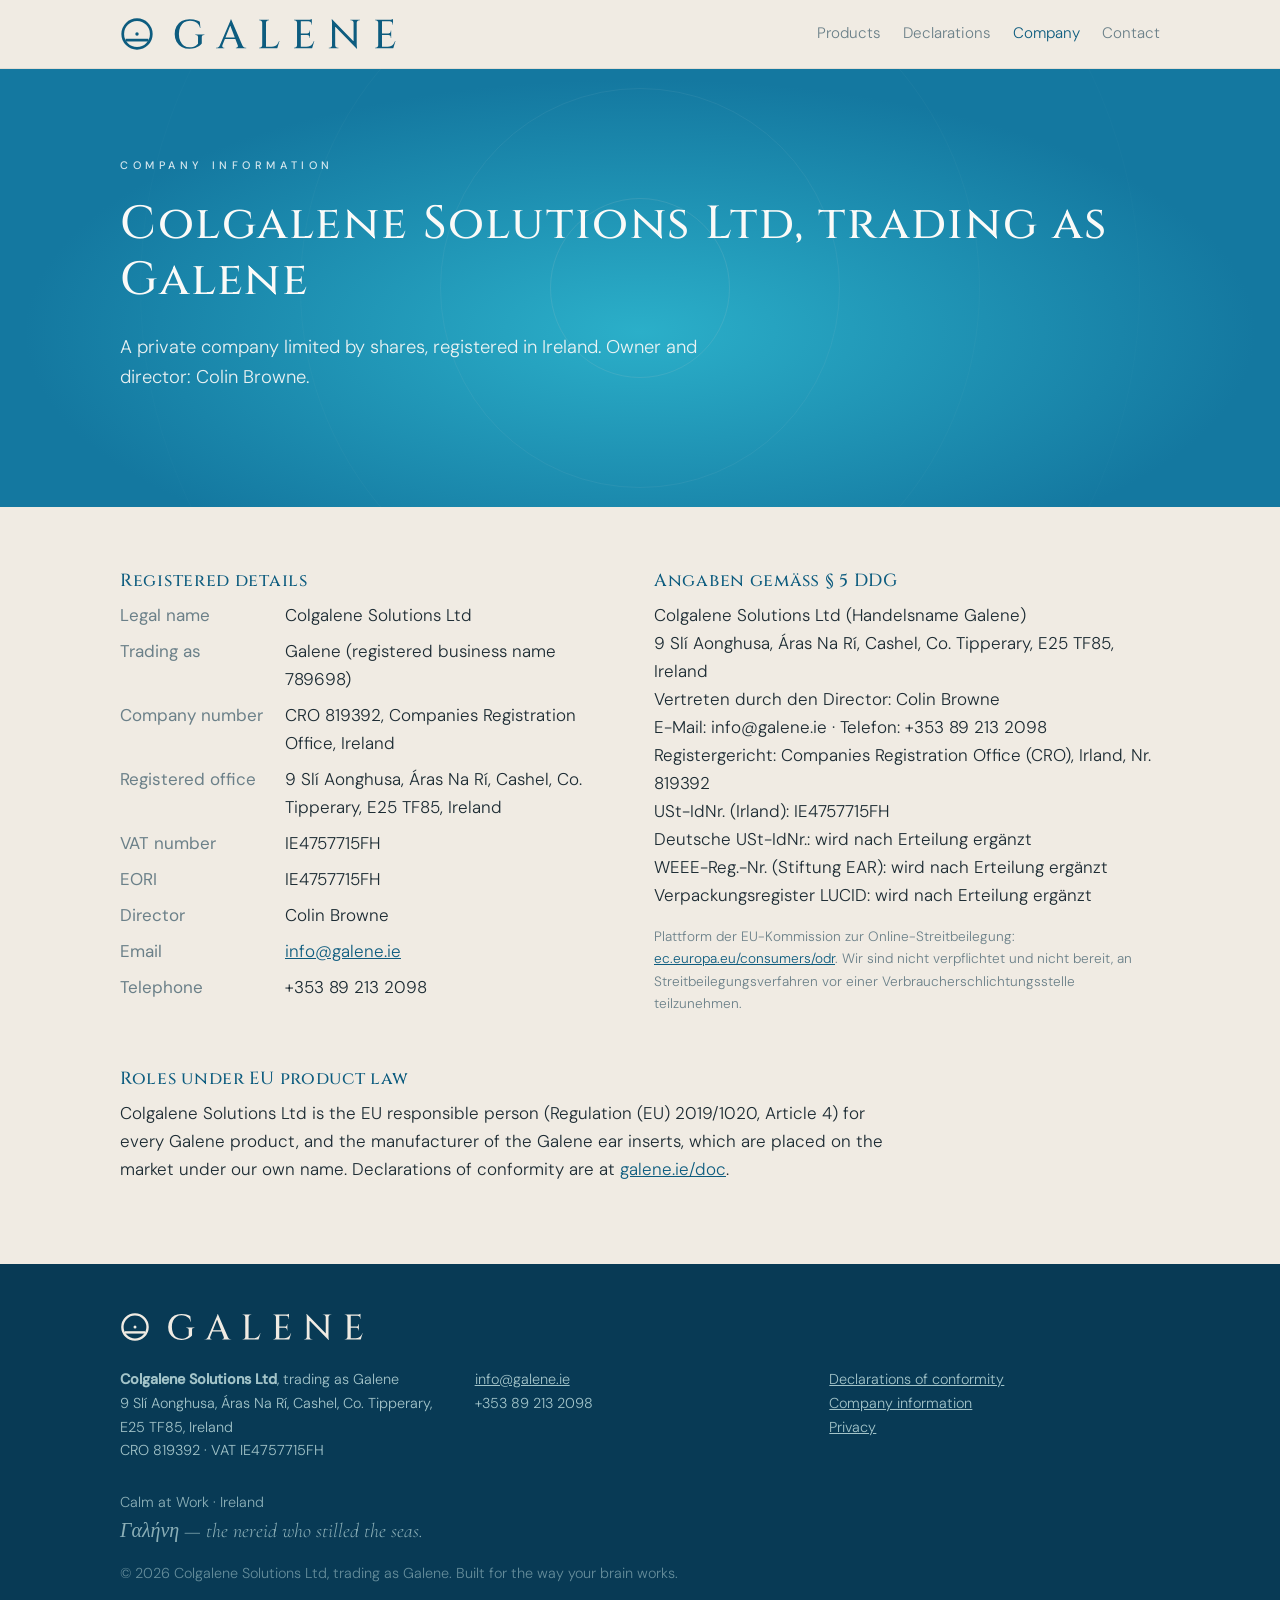
==== company/index.html @ ad770097 "deploy 4 Nov 2026 (images)" ====
<!doctype html><html lang="en"><head><meta charset="utf-8"><meta name="viewport" content="width=device-width,initial-scale=1">
<title>Company information — Galene</title><meta name="description" content="Colgalene Solutions Ltd, trading as Galene: registered details, Impressum, EU responsible person."><link rel="canonical" href="https://galene.ie/company/">
<link rel="icon" href="/assets/img/favicon.ico" sizes="32x32"><link rel="icon" href="/assets/img/favicon-32.svg" type="image/svg+xml"><link rel="apple-touch-icon" href="/assets/img/icon-180.png">
<link rel="stylesheet" href="/assets/fonts/fonts.css">
<style>
:root{--tide:#0D5C7F;--tide-mid:#1680A6;--deep:#083A55;--teal:#2E7D8C;--seafoam:#A3C4C9;--linen:#F0EBE3;--white:#FAFAF8;--stone:#6B8089;--ink:#1C2B33;--sand:#C4A882}
*{box-sizing:border-box}
body{margin:0;background:var(--linen);color:var(--ink);font:300 17px/1.65 "DM Sans",system-ui,sans-serif}
h1,h2,h3{font-family:Cinzel,serif;font-weight:500;color:var(--tide);letter-spacing:.04em;line-height:1.2;margin:0 0 .5em}
h1{font-size:clamp(1.9rem,4vw,2.9rem)}h2{font-size:clamp(1.4rem,2.6vw,1.9rem)}h3{font-size:1.1rem}
a{color:var(--tide)}p{margin:0 0 1em}
.wrap{max-width:1080px;margin:0 auto;padding:0 20px}
header{background:var(--linen);border-bottom:1px solid #e2dcd2;position:sticky;top:0;z-index:5}
.hdr{display:flex;align-items:center;justify-content:space-between;height:68px;gap:16px}
.hdr img{height:34px;display:block}
nav{display:flex;gap:22px;font-size:.95rem}nav a{color:var(--stone);text-decoration:none}nav a:hover,nav a.on{color:var(--tide)}
.hero{background:radial-gradient(ellipse at 50% 60%,#2BAFC9 0%,#1478A0 68%);color:var(--white);position:relative;overflow:hidden;padding:88px 0 96px}.hero .wrap{position:relative}
.hero h1{color:var(--white)}.hero p{max-width:40rem;font-size:1.15rem;opacity:.92}
.ripples{position:absolute;inset:0;display:flex;align-items:center;justify-content:center;pointer-events:none}.ripple{position:absolute;border-radius:50%;border:1px solid rgba(163,196,201,.18)}.ripple:nth-child(1){width:180px;height:180px}.ripple:nth-child(2){width:400px;height:400px;opacity:.55}.ripple:nth-child(3){width:680px;height:680px;opacity:.28}.ripple:nth-child(4){width:1000px;height:1000px;opacity:.12}.hero-home{min-height:88vh;display:flex;align-items:center;text-align:center}.hero-home .wrap{display:flex;flex-direction:column;align-items:center}.hero-mark{width:64px;height:64px;margin-bottom:32px}.hero-title{font-family:Cinzel,serif;font-weight:400;font-size:clamp(3.2rem,9vw,8rem);letter-spacing:.28em;color:var(--white);line-height:1;margin:0 0 28px;padding-left:.28em}.hero-sub{font-family:"Cormorant Garamond",serif;font-style:italic;font-weight:300;font-size:clamp(1.25rem,2.5vw,1.9rem);color:rgba(255,255,255,.88);line-height:1.55;max-width:540px;margin:0 auto 40px}.quote{font-family:"Cormorant Garamond",serif;font-style:italic;font-size:1.25rem;color:var(--stone)}
.eyebrow{font-size:.68rem;font-weight:500;letter-spacing:.42em;text-transform:uppercase;color:rgba(255,255,255,.82);margin-bottom:22px}
.btn{display:inline-block;padding:12px 22px;border-radius:3px;text-decoration:none;font-weight:400;letter-spacing:.06em;font-size:.95rem}
.btn-sea{background:var(--seafoam);color:var(--deep)}.btn-sea:hover{background:var(--white)}
.btn-dark{background:var(--tide);color:var(--white)}.btn-dark:hover{background:var(--teal)}
.btn-ghost{border:1px solid var(--seafoam);color:var(--white)}.btn-ghost:hover{border-color:var(--white)}
.btn[aria-disabled]{opacity:.55;cursor:default}
section{padding:64px 0}section.alt{background:var(--white)}
.grid{display:grid;gap:28px;grid-template-columns:repeat(auto-fit,minmax(260px,1fr))}
.card{background:var(--white);border-left:3px solid var(--teal);padding:24px 24px 20px;display:flex;flex-direction:column}
.card h3{margin-bottom:.25em}.card .sub{color:var(--stone);font-size:.9rem;margin-bottom:.8em}.card p{flex:1}
.card a.more{text-decoration:none;font-size:.95rem}
.ph{background:var(--seafoam);aspect-ratio:4/3;border-radius:3px;display:flex;align-items:center;justify-content:center;color:var(--deep);font-size:.85rem;letter-spacing:.1em;text-transform:uppercase;margin-bottom:18px}
.ph-img{width:100%;aspect-ratio:4/3;object-fit:contain;background:#fff;border-radius:3px;border:1px solid #e2dcd2;display:block}.pfig{margin:0}.pfig img{width:100%;height:auto;aspect-ratio:1;object-fit:contain;background:#fff;border-radius:3px;border:1px solid #e2dcd2;display:block}.pfig figcaption{margin-top:8px}
dl.facts{display:grid;grid-template-columns:max-content 1fr;gap:8px 22px;margin:0}dl.facts dt{color:var(--stone);font-weight:400}dl.facts dd{margin:0}
.note{background:var(--white);border-left:3px solid var(--sand);padding:16px 20px;margin:24px 0}
table{border-collapse:collapse;width:100%;font-size:.95rem}th,td{text-align:left;vertical-align:top;padding:10px 12px;border-bottom:1px solid #e2dcd2}th{color:var(--stone);font-weight:400}
footer{background:var(--deep);color:var(--seafoam);padding:48px 0 36px;font-size:.9rem}
footer img{height:30px;margin-bottom:18px}footer a{color:var(--seafoam)}footer .cols{display:grid;gap:24px;grid-template-columns:repeat(auto-fit,minmax(220px,1fr))}
.small{font-size:.85rem;color:var(--stone)}
@media(max-width:720px){.hero-home{min-height:70vh}.hdr{height:auto;padding:10px 20px;flex-wrap:wrap}.hdr img{height:24px}nav{gap:12px;font-size:.82rem;flex-wrap:wrap}.hero{padding:60px 0 64px}.rings{display:none}dl.facts{grid-template-columns:1fr}}
</style></head><body>
<header><div class="wrap hdr"><a href="/"><img src="/assets/img/galene-lockup-horizontal-tide.svg" alt="Galene"></a><nav><a href="/products/">Products</a><a href="/doc/">Declarations</a><a href="/company/" class=on>Company</a><a href="/contact/">Contact</a></nav></div></header>
<div class="hero"><div class="ripples" aria-hidden="true"><div class="ripple"></div><div class="ripple"></div><div class="ripple"></div><div class="ripple"></div></div><div class="wrap"><div class="eyebrow">Company information</div><h1>Colgalene Solutions Ltd, trading as Galene</h1><p>A private company limited by shares, registered in Ireland. Owner and director: Colin Browne.</p></div></div><section><div class="wrap"><div class="grid" style="grid-template-columns:1fr 1fr;align-items:start"><div><h3>Registered details</h3><dl class="facts">
<dt>Legal name</dt><dd>Colgalene Solutions Ltd</dd><dt>Trading as</dt><dd>Galene (registered business name 789698)</dd><dt>Company number</dt><dd>CRO 819392, Companies Registration Office, Ireland</dd>
<dt>Registered office</dt><dd>9 Slí Aonghusa, Áras Na Rí, Cashel, Co. Tipperary, E25 TF85, Ireland</dd><dt>VAT number</dt><dd>IE4757715FH</dd><dt>EORI</dt><dd>IE4757715FH</dd><dt>Director</dt><dd>Colin Browne</dd>
<dt>Email</dt><dd><a href="mailto:info@galene.ie">info@galene.ie</a></dd><dt>Telephone</dt><dd>+353 89 213 2098</dd></dl></div>
<div><h3>Angaben gemäß § 5 DDG</h3><p lang="de">Colgalene Solutions Ltd (Handelsname Galene)<br>9 Slí Aonghusa, Áras Na Rí, Cashel, Co. Tipperary, E25 TF85, Ireland<br>Vertreten durch den Director: Colin Browne<br>E-Mail: info@galene.ie · Telefon: +353 89 213 2098<br>Registergericht: Companies Registration Office (CRO), Irland, Nr. 819392<br>USt-IdNr. (Irland): IE4757715FH<br>Deutsche USt-IdNr.: wird nach Erteilung ergänzt<br>WEEE-Reg.-Nr. (Stiftung EAR): wird nach Erteilung ergänzt<br>Verpackungsregister LUCID: wird nach Erteilung ergänzt</p>
<p lang="de" class="small">Plattform der EU-Kommission zur Online-Streitbeilegung: <a href="https://ec.europa.eu/consumers/odr">ec.europa.eu/consumers/odr</a>. Wir sind nicht verpflichtet und nicht bereit, an Streitbeilegungsverfahren vor einer Verbraucherschlichtungsstelle teilzunehmen.</p></div></div>
<h3 style="margin-top:40px">Roles under EU product law</h3><p style="max-width:48rem">Colgalene Solutions Ltd is the EU responsible person (Regulation (EU) 2019/1020, Article 4) for every Galene product, and the manufacturer of the Galene ear inserts, which are placed on the market under our own name. Declarations of conformity are at <a href="/doc/">galene.ie/doc</a>.</p></div></section>
<footer><div class="wrap"><img src="/assets/img/galene-lockup-horizontal-linen.svg" alt="Galene"><div class="cols">
<div><strong>Colgalene Solutions Ltd</strong>, trading as Galene<br>9 Slí Aonghusa, Áras Na Rí, Cashel, Co. Tipperary, E25 TF85, Ireland<br>CRO 819392 · VAT IE4757715FH</div>
<div><a href="mailto:info@galene.ie">info@galene.ie</a><br>+353 89 213 2098</div>
<div><a href="/doc/">Declarations of conformity</a><br><a href="/company/">Company information</a><br><a href="/privacy/">Privacy</a></div>
</div><p style="margin-top:28px;opacity:.85">Calm at Work · Ireland<br><span class="quote" style="color:var(--seafoam)">Γαλήνη — the nereid who stilled the seas.</span></p><p style="opacity:.6">© 2026 Colgalene Solutions Ltd, trading as Galene. Built for the way your brain works.</p></div></footer>
</body></html>
---- assets/fonts/fonts.css ----
/* latin-ext */
@font-face {
  font-family: 'Cinzel';
  font-style: normal;
  font-weight: 400;
  font-display: swap;
  src:url(/assets/fonts/Cinzel-normal-400-latin-ext.woff2) format('woff2');
  unicode-range: U+0100-02BA, U+02BD-02C5, U+02C7-02CC, U+02CE-02D7, U+02DD-02FF, U+0304, U+0308, U+0329, U+1D00-1DBF, U+1E00-1E9F, U+1EF2-1EFF, U+2020, U+20A0-20AB, U+20AD-20C4, U+2113, U+2C60-2C7F, U+A720-A7FF;
}
/* latin */
@font-face {
  font-family: 'Cinzel';
  font-style: normal;
  font-weight: 400;
  font-display: swap;
  src:url(/assets/fonts/Cinzel-normal-400-latin.woff2) format('woff2');
  unicode-range: U+0000-00FF, U+0131, U+0152-0153, U+02BB-02BC, U+02C6, U+02DA, U+02DC, U+0304, U+0308, U+0329, U+2000-206F, U+20AC, U+2122, U+2191, U+2193, U+2212, U+2215, U+FEFF, U+FFFD;
}
/* latin-ext */
@font-face {
  font-family: 'Cinzel';
  font-style: normal;
  font-weight: 500;
  font-display: swap;
  src:url(/assets/fonts/Cinzel-normal-500-latin-ext.woff2) format('woff2');
  unicode-range: U+0100-02BA, U+02BD-02C5, U+02C7-02CC, U+02CE-02D7, U+02DD-02FF, U+0304, U+0308, U+0329, U+1D00-1DBF, U+1E00-1E9F, U+1EF2-1EFF, U+2020, U+20A0-20AB, U+20AD-20C4, U+2113, U+2C60-2C7F, U+A720-A7FF;
}
/* latin */
@font-face {
  font-family: 'Cinzel';
  font-style: normal;
  font-weight: 500;
  font-display: swap;
  src:url(/assets/fonts/Cinzel-normal-500-latin.woff2) format('woff2');
  unicode-range: U+0000-00FF, U+0131, U+0152-0153, U+02BB-02BC, U+02C6, U+02DA, U+02DC, U+0304, U+0308, U+0329, U+2000-206F, U+20AC, U+2122, U+2191, U+2193, U+2212, U+2215, U+FEFF, U+FFFD;
}
/* latin-ext */
@font-face {
  font-family: 'Cinzel';
  font-style: normal;
  font-weight: 700;
  font-display: swap;
  src:url(/assets/fonts/Cinzel-normal-700-latin-ext.woff2) format('woff2');
  unicode-range: U+0100-02BA, U+02BD-02C5, U+02C7-02CC, U+02CE-02D7, U+02DD-02FF, U+0304, U+0308, U+0329, U+1D00-1DBF, U+1E00-1E9F, U+1EF2-1EFF, U+2020, U+20A0-20AB, U+20AD-20C4, U+2113, U+2C60-2C7F, U+A720-A7FF;
}
/* latin */
@font-face {
  font-family: 'Cinzel';
  font-style: normal;
  font-weight: 700;
  font-display: swap;
  src:url(/assets/fonts/Cinzel-normal-700-latin.woff2) format('woff2');
  unicode-range: U+0000-00FF, U+0131, U+0152-0153, U+02BB-02BC, U+02C6, U+02DA, U+02DC, U+0304, U+0308, U+0329, U+2000-206F, U+20AC, U+2122, U+2191, U+2193, U+2212, U+2215, U+FEFF, U+FFFD;
}
/* latin-ext */
@font-face {
  font-family: 'Cormorant Garamond';
  font-style: italic;
  font-weight: 300;
  font-display: swap;
  src:url(/assets/fonts/CormorantGaramond-italic-300-latin-ext.woff2) format('woff2');
  unicode-range: U+0100-02BA, U+02BD-02C5, U+02C7-02CC, U+02CE-02D7, U+02DD-02FF, U+0304, U+0308, U+0329, U+1D00-1DBF, U+1E00-1E9F, U+1EF2-1EFF, U+2020, U+20A0-20AB, U+20AD-20C4, U+2113, U+2C60-2C7F, U+A720-A7FF;
}
/* latin */
@font-face {
  font-family: 'Cormorant Garamond';
  font-style: italic;
  font-weight: 300;
  font-display: swap;
  src:url(/assets/fonts/CormorantGaramond-italic-300-latin.woff2) format('woff2');
  unicode-range: U+0000-00FF, U+0131, U+0152-0153, U+02BB-02BC, U+02C6, U+02DA, U+02DC, U+0304, U+0308, U+0329, U+2000-206F, U+20AC, U+2122, U+2191, U+2193, U+2212, U+2215, U+FEFF, U+FFFD;
}
/* latin-ext */
@font-face {
  font-family: 'DM Sans';
  font-style: normal;
  font-weight: 300;
  font-display: swap;
  src:url(/assets/fonts/DMSans-normal-300-latin-ext.woff2) format('woff2');
  unicode-range: U+0100-02BA, U+02BD-02C5, U+02C7-02CC, U+02CE-02D7, U+02DD-02FF, U+0304, U+0308, U+0329, U+1D00-1DBF, U+1E00-1E9F, U+1EF2-1EFF, U+2020, U+20A0-20AB, U+20AD-20C4, U+2113, U+2C60-2C7F, U+A720-A7FF;
}
/* latin */
@font-face {
  font-family: 'DM Sans';
  font-style: normal;
  font-weight: 300;
  font-display: swap;
  src:url(/assets/fonts/DMSans-normal-300-latin.woff2) format('woff2');
  unicode-range: U+0000-00FF, U+0131, U+0152-0153, U+02BB-02BC, U+02C6, U+02DA, U+02DC, U+0304, U+0308, U+0329, U+2000-206F, U+20AC, U+2122, U+2191, U+2193, U+2212, U+2215, U+FEFF, U+FFFD;
}
/* latin-ext */
@font-face {
  font-family: 'DM Sans';
  font-style: normal;
  font-weight: 400;
  font-display: swap;
  src:url(/assets/fonts/DMSans-normal-400-latin-ext.woff2) format('woff2');
  unicode-range: U+0100-02BA, U+02BD-02C5, U+02C7-02CC, U+02CE-02D7, U+02DD-02FF, U+0304, U+0308, U+0329, U+1D00-1DBF, U+1E00-1E9F, U+1EF2-1EFF, U+2020, U+20A0-20AB, U+20AD-20C4, U+2113, U+2C60-2C7F, U+A720-A7FF;
}
/* latin */
@font-face {
  font-family: 'DM Sans';
  font-style: normal;
  font-weight: 400;
  font-display: swap;
  src:url(/assets/fonts/DMSans-normal-400-latin.woff2) format('woff2');
  unicode-range: U+0000-00FF, U+0131, U+0152-0153, U+02BB-02BC, U+02C6, U+02DA, U+02DC, U+0304, U+0308, U+0329, U+2000-206F, U+20AC, U+2122, U+2191, U+2193, U+2212, U+2215, U+FEFF, U+FFFD;
}
/* latin-ext */
@font-face {
  font-family: 'DM Sans';
  font-style: normal;
  font-weight: 500;
  font-display: swap;
  src:url(/assets/fonts/DMSans-normal-500-latin-ext.woff2) format('woff2');
  unicode-range: U+0100-02BA, U+02BD-02C5, U+02C7-02CC, U+02CE-02D7, U+02DD-02FF, U+0304, U+0308, U+0329, U+1D00-1DBF, U+1E00-1E9F, U+1EF2-1EFF, U+2020, U+20A0-20AB, U+20AD-20C4, U+2113, U+2C60-2C7F, U+A720-A7FF;
}
/* latin */
@font-face {
  font-family: 'DM Sans';
  font-style: normal;
  font-weight: 500;
  font-display: swap;
  src:url(/assets/fonts/DMSans-normal-500-latin.woff2) format('woff2');
  unicode-range: U+0000-00FF, U+0131, U+0152-0153, U+02BB-02BC, U+02C6, U+02DA, U+02DC, U+0304, U+0308, U+0329, U+2000-206F, U+20AC, U+2122, U+2191, U+2193, U+2212, U+2215, U+FEFF, U+FFFD;
}
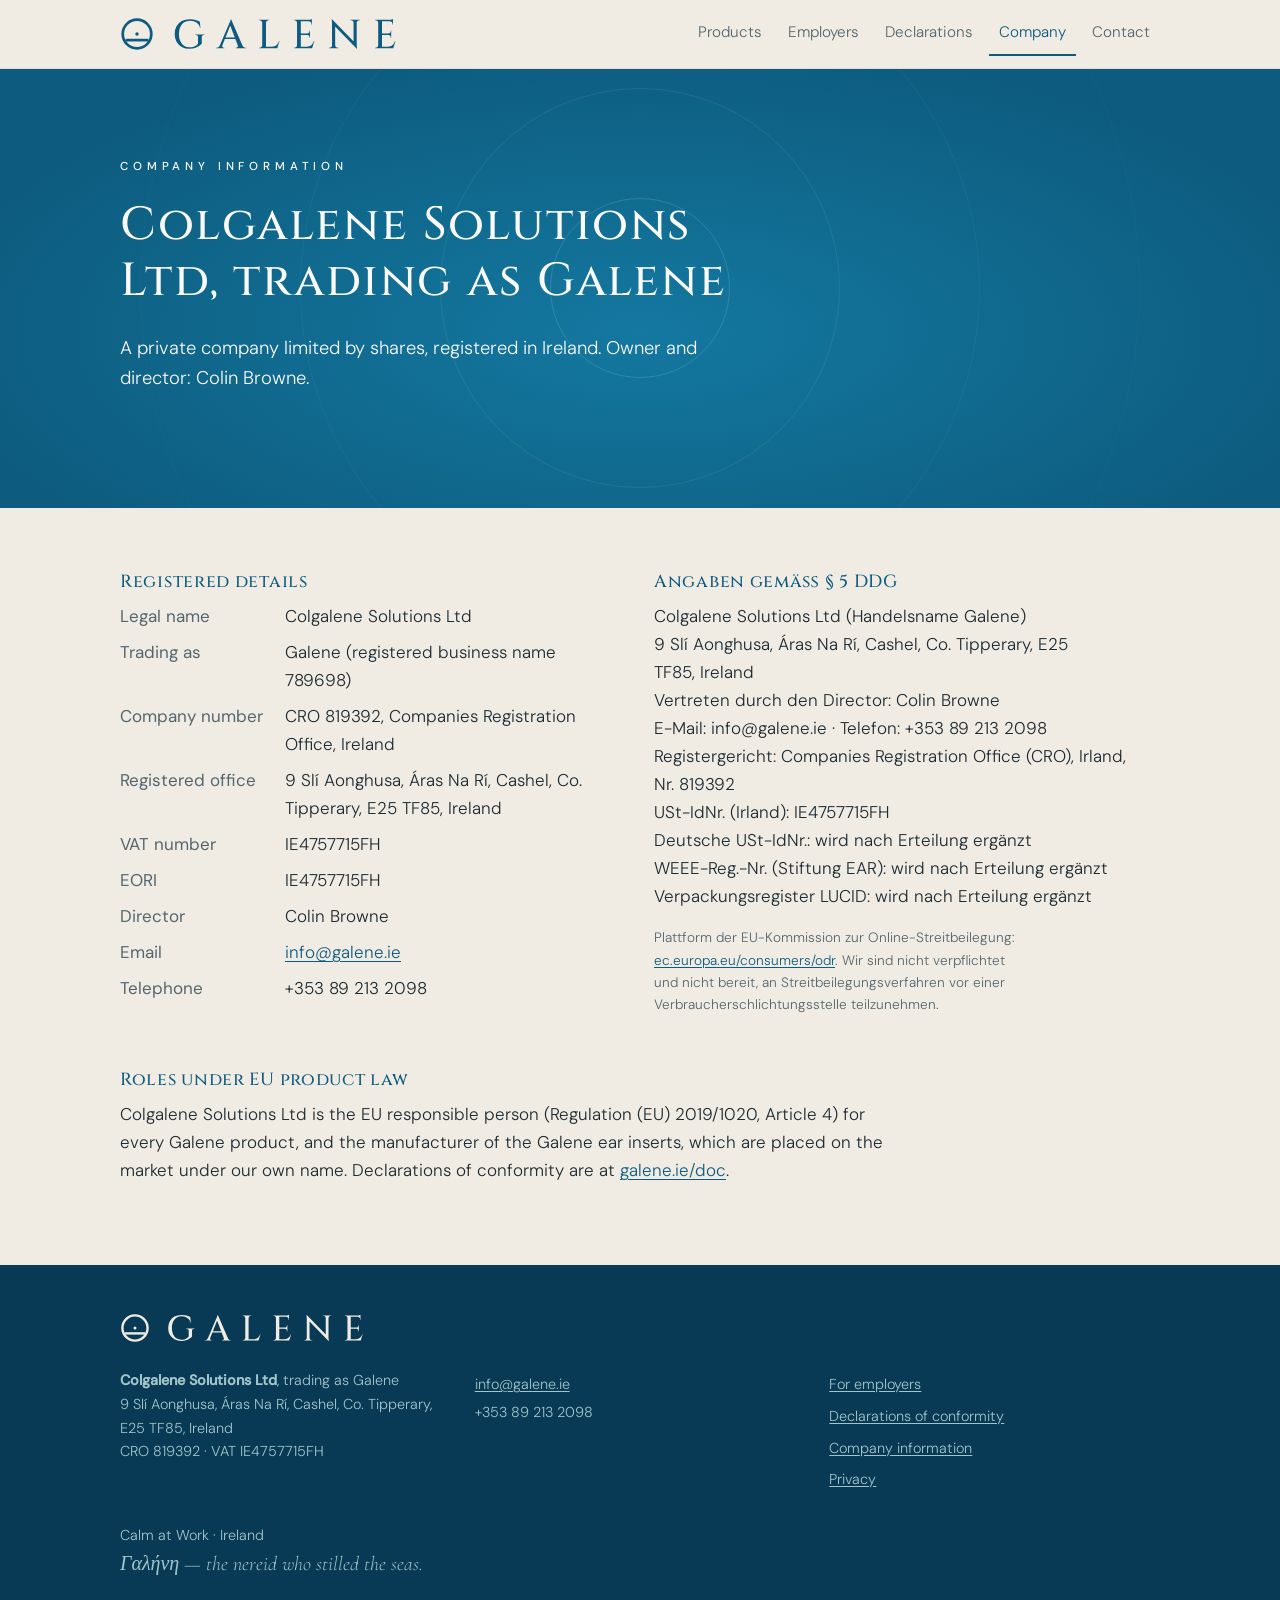
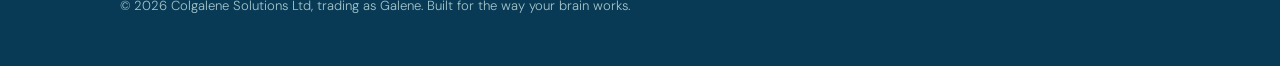
==== commit b5ced50e: "deploy 21 Nov 2026" ====
--- a/company/index.html
+++ b/company/index.html
@@ -1,54 +1,72 @@
 <!doctype html><html lang="en"><head><meta charset="utf-8"><meta name="viewport" content="width=device-width,initial-scale=1">
 <title>Company information — Galene</title><meta name="description" content="Colgalene Solutions Ltd, trading as Galene: registered details, Impressum, EU responsible person."><link rel="canonical" href="https://galene.ie/company/">
 <link rel="icon" href="/assets/img/favicon.ico" sizes="32x32"><link rel="icon" href="/assets/img/favicon-32.svg" type="image/svg+xml"><link rel="apple-touch-icon" href="/assets/img/icon-180.png">
-<link rel="stylesheet" href="/assets/fonts/fonts.css">
-<style>
-:root{--tide:#0D5C7F;--tide-mid:#1680A6;--deep:#083A55;--teal:#2E7D8C;--seafoam:#A3C4C9;--linen:#F0EBE3;--white:#FAFAF8;--stone:#6B8089;--ink:#1C2B33;--sand:#C4A882}
+<meta http-equiv="Content-Security-Policy" content="default-src 'none'; style-src 'unsafe-inline'; img-src 'self' data:; font-src 'self'; connect-src 'self'; script-src 'inline-speculation-rules'; manifest-src 'self'; base-uri 'self'; form-action 'none'"><meta name="referrer" content="strict-origin-when-cross-origin"><meta name="theme-color" content="#F0EBE3"><meta name="color-scheme" content="light"><meta property="og:type" content="website"><meta property="og:site_name" content="Galene"><meta property="og:title" content="Company information — Galene"><meta property="og:description" content="Colgalene Solutions Ltd, trading as Galene: registered details, Impressum, EU responsible person."><meta property="og:url" content="https://galene.ie/company/"><meta property="og:image" content="https://galene.ie/assets/img/icon-512.png"><meta name="twitter:card" content="summary">
+<link rel="preload" as="font" type="font/woff2" href="/assets/fonts/DMSans-normal-400-latin.woff2" crossorigin><link rel="preload" as="font" type="font/woff2" href="/assets/fonts/Cinzel-normal-400-latin.woff2" crossorigin>
+<style>/* latin-ext */ @font-face { font-family: 'Cinzel'; font-style: normal; font-weight: 400 700; font-display: swap; src:url(/assets/fonts/Cinzel-normal-400-latin-ext.woff2) format('woff2'); unicode-range: U+0100-02BA, U+02BD-02C5, U+02C7-02CC, U+02CE-02D7, U+02DD-02FF, U+0304, U+0308, U+0329, U+1D00-1DBF, U+1E00-1E9F, U+1EF2-1EFF, U+2020, U+20A0-20AB, U+20AD-20C4, U+2113, U+2C60-2C7F, U+A720-A7FF; } /* latin */ @font-face { font-family: 'Cinzel'; font-style: normal; font-weight: 400 700; font-display: swap; src:url(/assets/fonts/Cinzel-normal-400-latin.woff2) format('woff2'); unicode-range: U+0000-00FF, U+0131, U+0152-0153, U+02BB-02BC, U+02C6, U+02DA, U+02DC, U+0304, U+0308, U+0329, U+2000-206F, U+20AC, U+2122, U+2191, U+2193, U+2212, U+2215, U+FEFF, U+FFFD; } /* latin-ext */ @font-face { font-family: 'Cormorant Garamond'; font-style: italic; font-weight: 300; font-display: swap; src:url(/assets/fonts/CormorantGaramond-italic-300-latin-ext.woff2) format('woff2'); unicode-range: U+0100-02BA, U+02BD-02C5, U+02C7-02CC, U+02CE-02D7, U+02DD-02FF, U+0304, U+0308, U+0329, U+1D00-1DBF, U+1E00-1E9F, U+1EF2-1EFF, U+2020, U+20A0-20AB, U+20AD-20C4, U+2113, U+2C60-2C7F, U+A720-A7FF; } /* latin */ @font-face { font-family: 'Cormorant Garamond'; font-style: italic; font-weight: 300; font-display: swap; src:url(/assets/fonts/CormorantGaramond-italic-300-latin.woff2) format('woff2'); unicode-range: U+0000-00FF, U+0131, U+0152-0153, U+02BB-02BC, U+02C6, U+02DA, U+02DC, U+0304, U+0308, U+0329, U+2000-206F, U+20AC, U+2122, U+2191, U+2193, U+2212, U+2215, U+FEFF, U+FFFD; } /* latin-ext */ @font-face { font-family: 'DM Sans'; font-style: normal; font-weight: 300 500; font-display: swap; src:url(/assets/fonts/DMSans-normal-400-latin-ext.woff2) format('woff2'); unicode-range: U+0100-02BA, U+02BD-02C5, U+02C7-02CC, U+02CE-02D7, U+02DD-02FF, U+0304, U+0308, U+0329, U+1D00-1DBF, U+1E00-1E9F, U+1EF2-1EFF, U+2020, U+20A0-20AB, U+20AD-20C4, U+2113, U+2C60-2C7F, U+A720-A7FF; } /* latin */ @font-face { font-family: 'DM Sans'; font-style: normal; font-weight: 300 500; font-display: swap; src:url(/assets/fonts/DMSans-normal-400-latin.woff2) format('woff2'); unicode-range: U+0000-00FF, U+0131, U+0152-0153, U+02BB-02BC, U+02C6, U+02DA, U+02DC, U+0304, U+0308, U+0329, U+2000-206F, U+20AC, U+2122, U+2191, U+2193, U+2212, U+2215, U+FEFF, U+FFFD; }
+:root{--tide:#0D5C7F;--tide-mid:#1478A0;--deep:#083A55;--teal:#2E7D8C;--seafoam:#A3C4C9;--linen:#F0EBE3;--white:#FAFAF8;--stone:#536770;--ink:#1C2B33;--sand:#C4A882;--line:#e2dcd2;color-scheme:light}
 *{box-sizing:border-box}
-body{margin:0;background:var(--linen);color:var(--ink);font:300 17px/1.65 "DM Sans",system-ui,sans-serif}
-h1,h2,h3{font-family:Cinzel,serif;font-weight:500;color:var(--tide);letter-spacing:.04em;line-height:1.2;margin:0 0 .5em}
-h1{font-size:clamp(1.9rem,4vw,2.9rem)}h2{font-size:clamp(1.4rem,2.6vw,1.9rem)}h3{font-size:1.1rem}
-a{color:var(--tide)}p{margin:0 0 1em}
+html{-webkit-text-size-adjust:100%;text-size-adjust:100%;scroll-padding-top:100px}
+body{margin:0;background:var(--linen);color:var(--ink);font:300 1.0625rem/1.65 "DM Sans",system-ui,sans-serif}
+h1,h2,h3{font-family:Cinzel,serif;font-weight:500;color:var(--tide);letter-spacing:.04em;line-height:1.2;margin:0 0 .5em;text-wrap:balance}
+h1{font-size:clamp(1.9rem,4vw,2.9rem)}h2{font-size:clamp(1.4rem,2.6vw,1.9rem)}h3,.h3{font-size:1.1rem}
+a{color:var(--tide);text-underline-offset:.15em}p{margin:0 0 1em;text-wrap:pretty}
+:focus-visible{outline:2px solid var(--tide);outline-offset:3px;border-radius:2px}.hero :focus-visible,footer :focus-visible{outline-color:var(--white)}
+.skip{position:absolute;left:12px;top:-80px;background:var(--deep);color:var(--white);padding:10px 16px;border-radius:3px;z-index:10;text-decoration:none}.skip:focus{top:12px}
+.vh{position:absolute;width:1px;height:1px;overflow:hidden;clip-path:inset(50%);white-space:nowrap}
 .wrap{max-width:1080px;margin:0 auto;padding:0 20px}
-header{background:var(--linen);border-bottom:1px solid #e2dcd2;position:sticky;top:0;z-index:5}
+header{background:var(--linen);border-bottom:1px solid var(--line);position:sticky;top:0;z-index:5}
 .hdr{display:flex;align-items:center;justify-content:space-between;height:68px;gap:16px}
-.hdr img{height:34px;display:block}
-nav{display:flex;gap:22px;font-size:.95rem}nav a{color:var(--stone);text-decoration:none}nav a:hover,nav a.on{color:var(--tide)}
-.hero{background:radial-gradient(ellipse at 50% 60%,#2BAFC9 0%,#1478A0 68%);color:var(--white);position:relative;overflow:hidden;padding:88px 0 96px}.hero .wrap{position:relative}
-.hero h1{color:var(--white)}.hero p{max-width:40rem;font-size:1.15rem;opacity:.92}
-.ripples{position:absolute;inset:0;display:flex;align-items:center;justify-content:center;pointer-events:none}.ripple{position:absolute;border-radius:50%;border:1px solid rgba(163,196,201,.18)}.ripple:nth-child(1){width:180px;height:180px}.ripple:nth-child(2){width:400px;height:400px;opacity:.55}.ripple:nth-child(3){width:680px;height:680px;opacity:.28}.ripple:nth-child(4){width:1000px;height:1000px;opacity:.12}.hero-home{min-height:88vh;display:flex;align-items:center;text-align:center}.hero-home .wrap{display:flex;flex-direction:column;align-items:center}.hero-mark{width:64px;height:64px;margin-bottom:32px}.hero-title{font-family:Cinzel,serif;font-weight:400;font-size:clamp(3.2rem,9vw,8rem);letter-spacing:.28em;color:var(--white);line-height:1;margin:0 0 28px;padding-left:.28em}.hero-sub{font-family:"Cormorant Garamond",serif;font-style:italic;font-weight:300;font-size:clamp(1.25rem,2.5vw,1.9rem);color:rgba(255,255,255,.88);line-height:1.55;max-width:540px;margin:0 auto 40px}.quote{font-family:"Cormorant Garamond",serif;font-style:italic;font-size:1.25rem;color:var(--stone)}
-.eyebrow{font-size:.68rem;font-weight:500;letter-spacing:.42em;text-transform:uppercase;color:rgba(255,255,255,.82);margin-bottom:22px}
+.hdr img{height:34px;width:auto;display:block}
+nav{display:flex;gap:6px;font-size:.95rem}nav a{color:var(--stone);text-decoration:none;display:inline-flex;align-items:center;min-height:44px;padding:0 10px;border-bottom:2px solid transparent}nav a:hover{color:var(--tide)}nav a[aria-current]{color:var(--tide);border-bottom-color:var(--tide)}
+.hero{background:radial-gradient(ellipse at 50% 60%,#1478A0 0%,#0D5C7F 78%);color:var(--white);position:relative;overflow:hidden;padding:88px 0 96px}.hero .wrap{position:relative}
+.hero h1{color:var(--white)}.hero p{max-width:40rem;font-size:1.15rem}
+.ripples{position:absolute;inset:0;display:flex;align-items:center;justify-content:center;pointer-events:none}.ripple{position:absolute;border-radius:50%;border:1px solid rgba(163,196,201,.22)}.ripple:nth-child(1){width:180px;height:180px}.ripple:nth-child(2){width:400px;height:400px;opacity:.55}.ripple:nth-child(3){width:680px;height:680px;opacity:.28}.ripple:nth-child(4){width:1000px;height:1000px;opacity:.12}.hero-home{min-height:88vh;min-height:88svh;display:flex;align-items:center;text-align:center}.hero-home .wrap{display:flex;flex-direction:column;align-items:center}.hero-mark{width:64px;height:64px;margin-bottom:32px}.hero-title{font-family:Cinzel,serif;font-weight:400;font-size:clamp(2.6rem,9vw,8rem);letter-spacing:.28em;color:var(--white);line-height:1;margin:0 0 28px;padding-left:.28em}.hero-sub{font-family:"Cormorant Garamond",serif;font-style:italic;font-weight:300;font-size:clamp(1.3rem,2.5vw,1.9rem);color:var(--white);line-height:1.55;max-width:540px;margin:0 auto 40px}.quote{font-family:"Cormorant Garamond",serif;font-style:italic;font-size:1.25rem;color:var(--stone)}
+.eyebrow{font-size:.72rem;font-weight:500;letter-spacing:.42em;text-transform:uppercase;color:var(--white);margin-bottom:22px}
+.cta{display:flex;gap:12px;flex-wrap:wrap}.hero-home .cta{justify-content:center}
 .btn{display:inline-block;padding:12px 22px;border-radius:3px;text-decoration:none;font-weight:400;letter-spacing:.06em;font-size:.95rem}
 .btn-sea{background:var(--seafoam);color:var(--deep)}.btn-sea:hover{background:var(--white)}
 .btn-dark{background:var(--tide);color:var(--white)}.btn-dark:hover{background:var(--teal)}
-.btn-ghost{border:1px solid var(--seafoam);color:var(--white)}.btn-ghost:hover{border-color:var(--white)}
-.btn[aria-disabled]{opacity:.55;cursor:default}
+.btn-ghost{border:1px solid rgba(250,250,248,.75);color:var(--white)}.btn-ghost:hover{border-color:var(--white);background:rgba(250,250,248,.08)}
+.btn-soon{border:1px dashed rgba(250,250,248,.75);color:var(--white);cursor:default}
 section{padding:64px 0}section.alt{background:var(--white)}
 .grid{display:grid;gap:28px;grid-template-columns:repeat(auto-fit,minmax(260px,1fr))}
-.card{background:var(--white);border-left:3px solid var(--teal);padding:24px 24px 20px;display:flex;flex-direction:column}
-.card h3{margin-bottom:.25em}.card .sub{color:var(--stone);font-size:.9rem;margin-bottom:.8em}.card p{flex:1}
-.card a.more{text-decoration:none;font-size:.95rem}
-.ph{background:var(--seafoam);aspect-ratio:4/3;border-radius:3px;display:flex;align-items:center;justify-content:center;color:var(--deep);font-size:.85rem;letter-spacing:.1em;text-transform:uppercase;margin-bottom:18px}
-.ph-img{width:100%;aspect-ratio:4/3;object-fit:contain;background:#fff;border-radius:3px;border:1px solid #e2dcd2;display:block}.pfig{margin:0}.pfig img{width:100%;height:auto;aspect-ratio:1;object-fit:contain;background:#fff;border-radius:3px;border:1px solid #e2dcd2;display:block}.pfig figcaption{margin-top:8px}
-dl.facts{display:grid;grid-template-columns:max-content 1fr;gap:8px 22px;margin:0}dl.facts dt{color:var(--stone);font-weight:400}dl.facts dd{margin:0}
+.split{display:grid;gap:28px;grid-template-columns:minmax(0,1fr) minmax(0,1fr);align-items:start}
+.card{background:var(--white);border-left:3px solid var(--teal);padding:24px 24px 20px;display:flex;flex-direction:column;transition:transform .2s ease,box-shadow .2s ease}.card:hover{transform:translateY(-2px);box-shadow:0 10px 28px rgba(8,58,85,.09)}
+.card h2,.card h3{margin:0 0 .25em}.card .sub{color:var(--stone);font-size:.9rem;margin-bottom:.8em}.card p{flex:1}
+.card a.more{text-decoration:none;font-size:.95rem;display:inline-flex;align-items:center;min-height:44px;margin-bottom:-10px}.card a.more:hover{text-decoration:underline}
+.ph{background:var(--seafoam);aspect-ratio:4/3;border-radius:3px;display:flex;align-items:center;justify-content:center;color:var(--deep);font-size:.85rem;letter-spacing:.1em;text-transform:uppercase;margin-bottom:18px}.ph-sq{aspect-ratio:1}
+.ph-img{width:100%;height:auto;aspect-ratio:4/3;object-fit:contain;background:#fff;border-radius:3px;border:1px solid var(--line);display:block;margin-bottom:18px}.pfig{margin:0}.pfig img{width:100%;height:auto;aspect-ratio:1;object-fit:contain;background:#fff;border-radius:3px;border:1px solid var(--line);display:block}.pfig figcaption{margin-top:8px}
+dl.facts{display:grid;grid-template-columns:max-content minmax(0,1fr);gap:8px 22px;margin:0}dl.facts dt{color:var(--stone);font-weight:400}dl.facts dd{margin:0;overflow-wrap:anywhere}
 .note{background:var(--white);border-left:3px solid var(--sand);padding:16px 20px;margin:24px 0}
-table{border-collapse:collapse;width:100%;font-size:.95rem}th,td{text-align:left;vertical-align:top;padding:10px 12px;border-bottom:1px solid #e2dcd2}th{color:var(--stone);font-weight:400}
+table{border-collapse:collapse;width:100%;font-size:.95rem}th,td{text-align:left;vertical-align:top;padding:10px 12px;border-bottom:1px solid var(--line);overflow-wrap:anywhere}thead th{color:var(--stone);font-weight:400}tbody th{font-weight:500}tbody th a{display:inline-block;padding:4px 0}
 footer{background:var(--deep);color:var(--seafoam);padding:48px 0 36px;font-size:.9rem}
-footer img{height:30px;margin-bottom:18px}footer a{color:var(--seafoam)}footer .cols{display:grid;gap:24px;grid-template-columns:repeat(auto-fit,minmax(220px,1fr))}
+footer img{height:30px;width:auto;margin-bottom:18px}footer a{color:var(--seafoam);display:inline-block;padding:4px 0}footer .cols{display:grid;gap:24px;grid-template-columns:repeat(auto-fit,minmax(220px,1fr))}footer .tag{margin-top:28px}footer .quote{color:var(--seafoam)}footer .fine{font-size:.82rem}
 .small{font-size:.85rem;color:var(--stone)}
-@media(max-width:720px){.hero-home{min-height:70vh}.hdr{height:auto;padding:10px 20px;flex-wrap:wrap}.hdr img{height:24px}nav{gap:12px;font-size:.82rem;flex-wrap:wrap}.hero{padding:60px 0 64px}.rings{display:none}dl.facts{grid-template-columns:1fr}}
-</style></head><body>
-<header><div class="wrap hdr"><a href="/"><img src="/assets/img/galene-lockup-horizontal-tide.svg" alt="Galene"></a><nav><a href="/products/">Products</a><a href="/doc/">Declarations</a><a href="/company/" class=on>Company</a><a href="/contact/">Contact</a></nav></div></header>
-<div class="hero"><div class="ripples" aria-hidden="true"><div class="ripple"></div><div class="ripple"></div><div class="ripple"></div><div class="ripple"></div></div><div class="wrap"><div class="eyebrow">Company information</div><h1>Colgalene Solutions Ltd, trading as Galene</h1><p>A private company limited by shares, registered in Ireland. Owner and director: Colin Browne.</p></div></div><section><div class="wrap"><div class="grid" style="grid-template-columns:1fr 1fr;align-items:start"><div><h3>Registered details</h3><dl class="facts">
+.pts{display:grid;gap:28px 56px;grid-template-columns:repeat(auto-fit,minmax(min(100%,400px),1fr));margin-top:28px}.pts h3{margin-bottom:.35em}.pts p{margin:0}
+.steps{list-style:none;padding:0;margin:28px 0 0;counter-reset:s;display:grid;gap:28px;grid-template-columns:repeat(auto-fit,minmax(240px,1fr))}.steps li{counter-increment:s;border-top:2px solid var(--teal);padding-top:14px}.steps li::before{content:counter(s,decimal-leading-zero);font-family:Cinzel,serif;font-size:1.5rem;color:var(--tide);display:block;margin-bottom:6px}.steps strong{font-weight:500}
+.band{background:var(--deep);color:var(--white)}.band h2{color:var(--white)}.band p{max-width:44rem}.band .small{color:var(--seafoam)}.band a:not(.btn){color:var(--white)}.band :focus-visible{outline-color:var(--white)}
+.lead{max-width:44rem;font-size:1.1rem}
+@view-transition{navigation:auto}
+@media(max-width:860px){.hero-home{min-height:70vh;min-height:70svh}.hdr{height:auto;padding:8px 20px 0;flex-wrap:wrap;gap:0 16px}.hdr img{height:24px}nav{width:100%;justify-content:space-between;gap:0;font-size:clamp(.72rem,3.5vw,.82rem)}nav a{padding:0}.hero{padding:60px 0 64px}.split{grid-template-columns:minmax(0,1fr)}dl.facts{grid-template-columns:minmax(0,1fr);gap:2px 0}dl.facts dd{margin-bottom:10px}
+table,thead,tbody,tr,th,td{display:block}thead{position:absolute;width:1px;height:1px;overflow:hidden;clip-path:inset(50%)}tbody tr{background:var(--white);border-left:3px solid var(--teal);padding:14px 16px;margin-bottom:16px}tbody th,tbody td{border:0;padding:6px 0}td[data-label]::before{content:attr(data-label);display:block;font-size:.74rem;font-weight:500;letter-spacing:.08em;text-transform:uppercase;color:var(--stone)}}
+@media(prefers-reduced-motion:reduce){.card{transition:none}.card:hover{transform:none}::view-transition-group(*),::view-transition-old(*),::view-transition-new(*){animation:none!important}}
+</style>
+<script type="speculationrules">{"prefetch":[{"where":{"and":[{"href_matches":"/*"},{"not":{"selector_matches":"[rel~=nofollow]"}}]},"eagerness":"moderate"}]}</script><script type="application/ld+json">{"@context":"https://schema.org","@type":"Organization","@id":"https://galene.ie/#org","name":"Galene","legalName":"Colgalene Solutions Ltd","url":"https://galene.ie/","logo":"https://galene.ie/assets/img/icon-512.png","description":"Workplace tools for neurodivergent professionals: noise, glare, restlessness and time, dealt with quietly at the desk.","email":"info@galene.ie","telephone":"+353 89 213 2098","vatID":"IE4757715FH","identifier":{"@type":"PropertyValue","propertyID":"CRO company number (Ireland)","value":"819392"},"founder":{"@type":"Person","name":"Colin Browne"},"address":{"@type":"PostalAddress","streetAddress":"9 Slí Aonghusa, Áras Na Rí","addressLocality":"Cashel","addressRegion":"Co. Tipperary","postalCode":"E25 TF85","addressCountry":"IE"},"sameAs":["https://www.linkedin.com/company/galene-ie"]}</script></head><body>
+<a class="skip" href="#main">Skip to content</a>
+<header><div class="wrap hdr"><a href="/"><img src="/assets/img/galene-lockup-horizontal-tide.svg" alt="Galene home" width="277" height="34"></a><nav aria-label="Main"><a href="/products/">Products</a><a href="/employers/">Employers</a><a href="/doc/">Declarations</a><a href="/company/" aria-current="page">Company</a><a href="/contact/">Contact</a></nav></div></header>
+<main id="main">
+<div class="hero"><div class="ripples" aria-hidden="true"><div class="ripple"></div><div class="ripple"></div><div class="ripple"></div><div class="ripple"></div></div><div class="wrap"><div class="eyebrow">Company information</div><h1>Colgalene Solutions Ltd, trading as Galene</h1><p>A private company limited by shares, registered in Ireland. Owner and director: Colin Browne.</p></div></div><section><div class="wrap"><div class="split"><div><h2 class="h3">Registered details</h2><dl class="facts">
 <dt>Legal name</dt><dd>Colgalene Solutions Ltd</dd><dt>Trading as</dt><dd>Galene (registered business name 789698)</dd><dt>Company number</dt><dd>CRO 819392, Companies Registration Office, Ireland</dd>
 <dt>Registered office</dt><dd>9 Slí Aonghusa, Áras Na Rí, Cashel, Co. Tipperary, E25 TF85, Ireland</dd><dt>VAT number</dt><dd>IE4757715FH</dd><dt>EORI</dt><dd>IE4757715FH</dd><dt>Director</dt><dd>Colin Browne</dd>
 <dt>Email</dt><dd><a href="mailto:info@galene.ie">info@galene.ie</a></dd><dt>Telephone</dt><dd>+353 89 213 2098</dd></dl></div>
-<div><h3>Angaben gemäß § 5 DDG</h3><p lang="de">Colgalene Solutions Ltd (Handelsname Galene)<br>9 Slí Aonghusa, Áras Na Rí, Cashel, Co. Tipperary, E25 TF85, Ireland<br>Vertreten durch den Director: Colin Browne<br>E-Mail: info@galene.ie · Telefon: +353 89 213 2098<br>Registergericht: Companies Registration Office (CRO), Irland, Nr. 819392<br>USt-IdNr. (Irland): IE4757715FH<br>Deutsche USt-IdNr.: wird nach Erteilung ergänzt<br>WEEE-Reg.-Nr. (Stiftung EAR): wird nach Erteilung ergänzt<br>Verpackungsregister LUCID: wird nach Erteilung ergänzt</p>
+<div><h2 class="h3" lang="de">Angaben gemäß § 5 DDG</h2><p lang="de">Colgalene Solutions Ltd (Handelsname Galene)<br>9 Slí Aonghusa, Áras Na Rí, Cashel, Co. Tipperary, E25 TF85, Ireland<br>Vertreten durch den Director: Colin Browne<br>E-Mail: info@galene.ie · Telefon: +353 89 213 2098<br>Registergericht: Companies Registration Office (CRO), Irland, Nr. 819392<br>USt-IdNr. (Irland): IE4757715FH<br>Deutsche USt-IdNr.: wird nach Erteilung ergänzt<br>WEEE-Reg.-Nr. (Stiftung EAR): wird nach Erteilung ergänzt<br>Verpackungsregister LUCID: wird nach Erteilung ergänzt</p>
 <p lang="de" class="small">Plattform der EU-Kommission zur Online-Streitbeilegung: <a href="https://ec.europa.eu/consumers/odr">ec.europa.eu/consumers/odr</a>. Wir sind nicht verpflichtet und nicht bereit, an Streitbeilegungsverfahren vor einer Verbraucherschlichtungsstelle teilzunehmen.</p></div></div>
-<h3 style="margin-top:40px">Roles under EU product law</h3><p style="max-width:48rem">Colgalene Solutions Ltd is the EU responsible person (Regulation (EU) 2019/1020, Article 4) for every Galene product, and the manufacturer of the Galene ear inserts, which are placed on the market under our own name. Declarations of conformity are at <a href="/doc/">galene.ie/doc</a>.</p></div></section>
-<footer><div class="wrap"><img src="/assets/img/galene-lockup-horizontal-linen.svg" alt="Galene"><div class="cols">
+<h2 class="h3" style="margin-top:40px">Roles under EU product law</h2><p style="max-width:48rem">Colgalene Solutions Ltd is the EU responsible person (Regulation (EU) 2019/1020, Article 4) for every Galene product, and the manufacturer of the Galene ear inserts, which are placed on the market under our own name. Declarations of conformity are at <a href="/doc/">galene.ie/doc</a>.</p></div></section>
+</main>
+<footer><div class="wrap"><img src="/assets/img/galene-lockup-horizontal-linen.svg" alt="Galene" width="244" height="30" loading="lazy"><div class="cols">
 <div><strong>Colgalene Solutions Ltd</strong>, trading as Galene<br>9 Slí Aonghusa, Áras Na Rí, Cashel, Co. Tipperary, E25 TF85, Ireland<br>CRO 819392 · VAT IE4757715FH</div>
 <div><a href="mailto:info@galene.ie">info@galene.ie</a><br>+353 89 213 2098</div>
-<div><a href="/doc/">Declarations of conformity</a><br><a href="/company/">Company information</a><br><a href="/privacy/">Privacy</a></div>
-</div><p style="margin-top:28px;opacity:.85">Calm at Work · Ireland<br><span class="quote" style="color:var(--seafoam)">Γαλήνη — the nereid who stilled the seas.</span></p><p style="opacity:.6">© 2026 Colgalene Solutions Ltd, trading as Galene. Built for the way your brain works.</p></div></footer>
+<div><a href="/employers/">For employers</a><br><a href="/doc/">Declarations of conformity</a><br><a href="/company/">Company information</a><br><a href="/privacy/">Privacy</a></div>
+</div><p class="tag">Calm at Work · Ireland<br><span class="quote"><span lang="el">Γαλήνη</span> — the nereid who stilled the seas.</span></p><p class="fine">© 2026 Colgalene Solutions Ltd, trading as Galene. Built for the way your brain works.</p></div></footer>
 </body></html>
